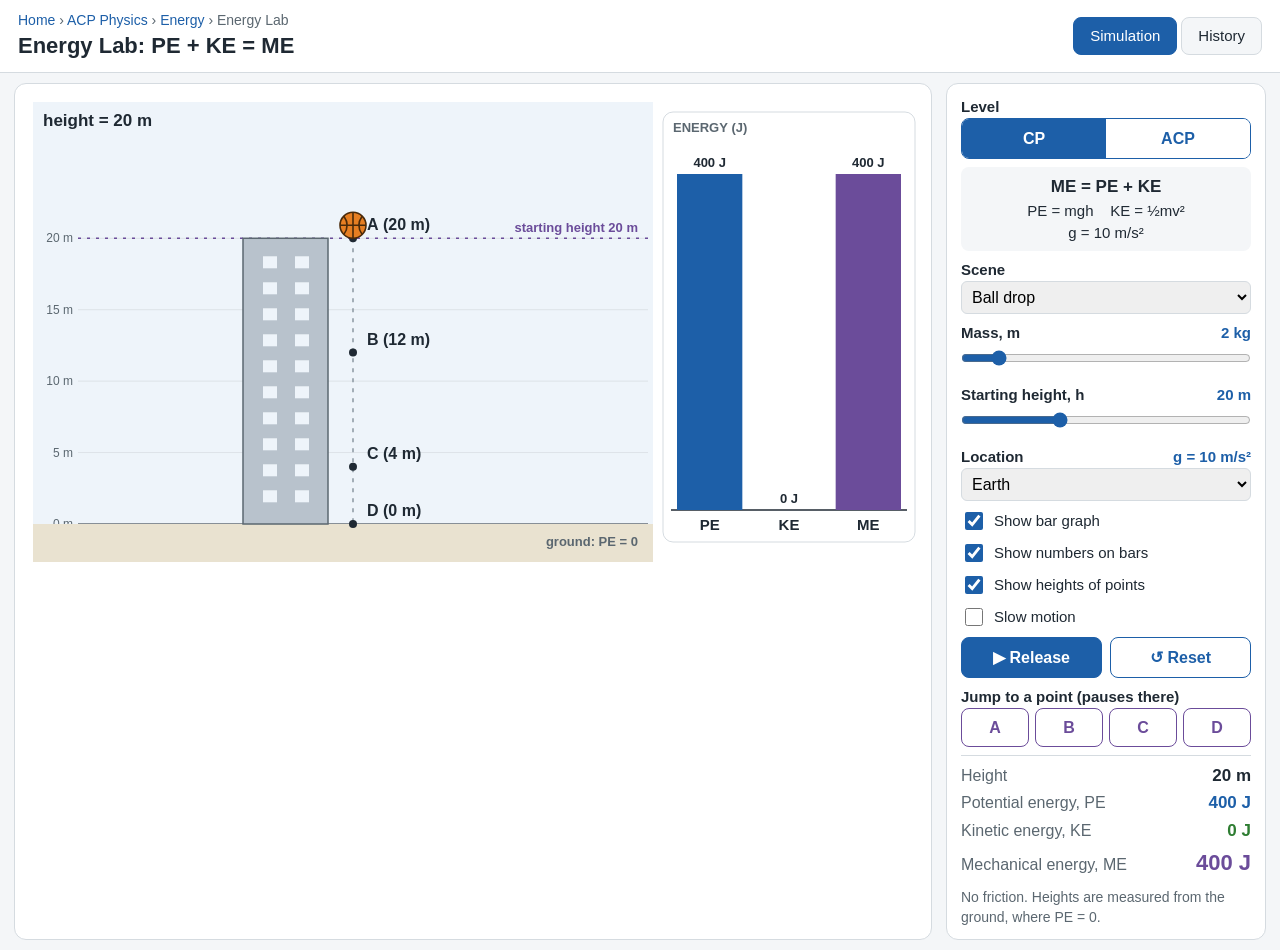
==== acp/energy/energy-lab/index.html @ 91d93109 "Add Energy Lab sim (CP and ACP levels): ball drop, bowl, roller coaster One simulation with a CP/ACP" ====
<!DOCTYPE html>
<html lang="en">
<head>
<meta charset="utf-8">
<meta name="viewport" content="width=device-width, initial-scale=1">
<title>Energy Lab: PE + KE = ME | Energy Sims</title>
<link rel="stylesheet" href="../../../assets/sim.css">
<style>
  .seg { display: flex; border: 1px solid var(--accent); border-radius: 8px; overflow: hidden; }
  .seg button { flex: 1; font: inherit; font-weight: 700; font-size: 16px; padding: 8px 0; border: 0;
                background: #fff; color: var(--accent); cursor: pointer; }
  .seg button.on { background: var(--accent); color: #fff; }
  .pts { display: flex; gap: 6px; }
  .pts button { flex: 1; font: inherit; font-weight: 700; padding: 7px 0; border-radius: 8px; cursor: pointer;
                border: 1px solid var(--tot); background: #fff; color: var(--tot); }
  .pts button:hover { background: #f3eefa; }
  .small { margin: 0; font-size: 14px; color: var(--muted); }
  .hide { display: none !important; }
</style>
</head>
<body>
<header class="sim-header">
  <div>
    <div class="crumbs"><a href="../../../">Home</a> › <a href="../../">ACP Physics</a> › <a href="../">Energy</a> › Energy Lab</div>
    <h1>Energy Lab: PE + KE = ME</h1>
  </div>
  <nav class="tabs">
    <button class="tab-btn active" data-tab="sim">Simulation</button>
    <button class="tab-btn" data-tab="hist">History</button>
  </nav>
</header>

<section id="sim" class="tab-panel active">
  <div class="sim-wrap">
    <div class="stage"><canvas id="cv"></canvas></div>
    <aside class="panel">
      <div class="ctrl">
        <label>Level</label>
        <div class="seg" id="level"><button data-v="cp" class="on">CP</button><button data-v="acp">ACP</button></div>
      </div>
      <div class="eq"><b>ME = PE + KE</b><br>PE = mgh &nbsp;&nbsp; KE = ½mv²<br><span id="geq"></span></div>
      <div class="ctrl">
        <label>Scene</label>
        <select id="scene">
          <option value="drop">Ball drop</option>
          <option value="bowl">Ball in a bowl</option>
          <option value="coaster">Roller coaster</option>
        </select>
      </div>
      <div class="ctrl">
        <label>Mass, m <span class="val" id="m-val"></span></label>
        <input type="range" id="m" min="1" max="10" step="1" value="2">
      </div>
      <div class="ctrl">
        <label>Starting height, h <span class="val" id="h-val"></span></label>
        <input type="range" id="h" min="5" max="50" step="5" value="20">
      </div>
      <div class="ctrl">
        <label>Location <span class="val" id="g-val"></span></label>
        <select id="loc"><option value="earth">Earth</option><option value="moon">Moon</option></select>
      </div>
      <label class="check"><input type="checkbox" id="showBars" checked> Show bar graph</label>
      <label class="check"><input type="checkbox" id="showNums" checked> Show numbers on bars</label>
      <label class="check"><input type="checkbox" id="showH" checked> Show heights of points</label>
      <label class="check"><input type="checkbox" id="slow"> Slow motion</label>
      <div class="btn-row">
        <button class="btn" id="go">▶ Release</button>
        <button class="btn secondary" id="reset">↺ Reset</button>
      </div>
      <div class="ctrl">
        <label>Jump to a point (pauses there)</label>
        <div class="pts" id="pts"></div>
      </div>
      <div class="readouts">
        <div class="ro"><span class="k">Height</span><span class="v" id="rh"></span></div>
        <div class="ro acp-only"><span class="k">Speed</span><span class="v" id="rv"></span></div>
        <div class="ro"><span class="k">Potential energy, PE</span><span class="v" id="rPE" style="color:var(--pe)"></span></div>
        <div class="ro"><span class="k">Kinetic energy, KE</span><span class="v" id="rKE" style="color:var(--ke)"></span></div>
        <div class="ro big"><span class="k">Mechanical energy, ME</span><span class="v" id="rME" style="color:var(--tot)"></span></div>
      </div>
      <p class="small">No friction. Heights are measured from the ground, where PE = 0.</p>
    </aside>
  </div>
</section>

<section id="hist" class="tab-panel">
  <div class="history">
    <div class="card">
      <h2>How we learned that PE + KE stays the same</h2>
      <p>The ideas in this simulation took about 170 years to sort out, from the 1680s to the 1850s.</p>
    </div>
    <div class="card">
      <h3>Gottfried Wilhelm Leibniz <span class="dates">(1646–1716)</span></h3>
      <p>A German mathematician and philosopher. In <strong>1686</strong> he argued that a moving body carries a "living force" (<em>vis viva</em>) equal to <b>mv²</b>, and that this quantity is what nature keeps constant. That is the ancestor of kinetic energy.</p>
    </div>
    <div class="card">
      <h3>Willem 's Gravesande <span class="dates">(1688–1742)</span> and Émilie du Châtelet <span class="dates">(1706–1749)</span></h3>
      <p>Around <strong>1722</strong>, the Dutch scientist 's Gravesande dropped brass balls into soft clay. A ball dropped from 4 times the height hit with only twice the speed, but it sank 4 times as deep. In <strong>1740</strong> the French scientist du Châtelet used his results in her physics textbook to show that the energy of motion depends on <b>v²</b>, not v.</p>
    </div>
    <div class="card">
      <h3>Thomas Young <span class="dates">(1773–1829)</span> and Gaspard-Gustave Coriolis <span class="dates">(1792–1843)</span></h3>
      <p>The English scientist Young first used the word <b>energy</b> in its modern sense in <strong>1807</strong>. In <strong>1829</strong> the French engineer Coriolis added the ½, giving <b>KE = ½mv²</b>, and gave the word <b>work</b> its physics meaning.</p>
    </div>
    <div class="card">
      <h3>William Rankine <span class="dates">(1820–1872)</span></h3>
      <p>A Scottish engineer who coined the term <b>potential energy</b> in <strong>1853</strong>. By then Mayer, Joule and Helmholtz had shown in the 1840s that energy is never created or destroyed.</p>
    </div>
    <div class="card connect">
      <h3>Connections</h3>
      <p><strong>History and engineering:</strong> America's first roller coaster, LaMarcus Thompson's Switchback Railway, opened at Coney Island in <strong>1884</strong>. Riders were pushed to the top of a tower, then coasted down on gravity alone. Designers still follow the rule this simulation shows: the first hill must be the tallest.</p>
      <p><strong>Geology:</strong> Water held high behind a dam has PE. Hoover Dam (finished <strong>1936</strong>) lets water fall about 180 m, turning PE into KE that spins the generators.</p>
      <p><strong>Biology:</strong> A kangaroo stores energy in its tendons on each landing and gets much of it back on the next hop, trading energy back and forth like the ball in the bowl.</p>
    </div>
  </div>
</section>

<script src="../../../assets/sim.js"></script>
<script>
Sim.setupTabs();
const ctx = Sim.canvas('cv', 900, 470);
const $ = id => document.getElementById(id);

// ---------------- scenes ----------------
// Horizontal position X runs 0..1 across the scene; u(X) = height / starting height.
function cosSeg(pts) {            // smooth curve through control points, flat at each one
  return X => {
    for (let i = 0; i < pts.length - 1; i++) {
      const [x0, u0] = pts[i], [x1, u1] = pts[i + 1];
      if (X <= x1 || i === pts.length - 2) {
        const t = Math.max(0, Math.min(1, (X - x0) / (x1 - x0)));
        return u0 + (u1 - u0) * (1 - Math.cos(Math.PI * t)) / 2;
      }
    }
  };
}
const SCENES = {
  drop: {
    mass: { min: 1, max: 10, step: 1, def: 2 }, hdef: 20,
    pts: [['A', 1], ['B', 0.6], ['C', 0.2], ['D', 0]],
  },
  bowl: {
    mass: { min: 1, max: 10, step: 1, def: 5 }, hdef: 10,
    u: X => ((X - 0.5) / 0.5) ** 2,
    pts: [['A', 0], ['B', 0.5 - 0.5 * Math.sqrt(0.4)], ['C', 0.5], ['D', 0.5 + 0.5 * Math.sqrt(0.4)], ['E', 1]],
  },
  coaster: {
    mass: { min: 100, max: 1000, step: 100, def: 500 }, hdef: 20,
    u: cosSeg([[0, 1], [0.2, 0], [0.39, 0.6], [0.54, 0.2], [0.67, 0.4], [0.8, 0.12], [1, 1.1]]),
    pts: [['A', 0], ['B', 0.2], ['C', 0.39], ['D', 0.54], ['E', 0.67]],
  },
};

// ---------------- view ----------------
const GROUND = 432, LEFT = 85, RIGHT = 615;
let pxm = 1, Wm = 1;                         // pixels per meter, scene width in meters
const toPx = (x, y) => [LEFT + x * pxm, GROUND - y * pxm];

// ---------------- state ----------------
const S = { level: 'cp', scene: 'drop', x: 0, y: 0, dir: 1, E: 0, running: false, started: false,
            landed: false, spin: 0 };
let ready = false;
const g = () => $('loc').value === 'moon' ? 1.6 : (S.level === 'cp' ? 10 : 9.8);
const sc = () => SCENES[S.scene];
const H = () => hS.value, M = () => mS.value;

const mS = Sim.slider('m', v => v + ' kg', reset);
const hS = Sim.slider('h', v => v + ' m', reset);
$('loc').addEventListener('change', reset);
$('scene').addEventListener('change', () => setScene($('scene').value));
document.querySelectorAll('#level button').forEach(b => b.onclick = () => setLevel(b.dataset.v));
$('reset').onclick = reset;
$('go').onclick = () => {
  if (!S.started || S.landed) { reset(); S.started = true; S.running = true; }
  else S.running = !S.running;
  setGo();
};
function setGo() { $('go').textContent = S.running ? '❚❚ Pause' : (S.started && !S.landed ? '▶ Resume' : '▶ Release'); }

function setLevel(v) {
  S.level = v;
  document.querySelectorAll('#level button').forEach(b => b.classList.toggle('on', b.dataset.v === v));
  document.querySelectorAll('.acp-only').forEach(e => e.classList.toggle('hide', v !== 'acp'));
  reset();
}
function setScene(v) {
  S.scene = v;
  const ms = sc().mass;
  Object.assign(mS.el, { min: ms.min, max: ms.max, step: ms.step });
  ready = false; mS.value = ms.def; hS.value = sc().hdef; ready = true;
  const box = $('pts'); box.innerHTML = '';
  sc().pts.forEach(([L], i) => {
    const b = document.createElement('button'); b.textContent = L; b.onclick = () => jump(i); box.appendChild(b);
  });
  reset();
}

// geometry in meters
const yAt = x => S.scene === 'drop' ? 0 : H() * sc().u(x / Wm);
const slopeAt = x => (yAt(Math.min(Wm, x + 1e-4)) - yAt(Math.max(0, x - 1e-4))) / (Math.min(Wm, x + 1e-4) - Math.max(0, x - 1e-4));

function reset() {
  if (!ready) return;
  pxm = 320 / (1.12 * H());
  Wm = (RIGHT - LEFT) / pxm;
  S.E = M() * g() * H();
  S.x = S.scene === 'drop' ? 0 : 0; S.y = H(); S.dir = 1;
  S.running = false; S.started = false; S.landed = false; S.spin = 0;
  $('g-val').textContent = 'g = ' + g() + ' m/s²';
  $('geq').textContent = 'g = ' + g() + ' m/s²';
  setGo(); draw();
}

function jump(i) {
  const p = sc().pts[i];
  if (S.scene === 'drop') { S.y = H() * p[1]; S.landed = (p[1] === 0); }
  else { S.x = p[1] * Wm; S.y = yAt(S.x); S.dir = 1; S.landed = false; }
  S.running = false; S.started = !S.landed; setGo(); draw();
}

function speed(y) { return Math.sqrt(Math.max(0, 2 * (S.E / M() - g() * y))); }

function step(dt) {
  const vmin = 0.02 * Math.sqrt(g() * H());
  let rem = dt;
  while (rem > 1e-9) {
    const h = Math.min(0.001, rem); rem -= h;
    if (S.scene === 'drop') {
      S.y -= Math.max(speed(S.y), vmin) * h;
      if (S.y <= 0) { S.y = 0; S.running = false; S.landed = true; setGo(); return; }
    } else {
      const sl = slopeAt(S.x);
      const ds = Math.max(speed(S.y), vmin) * h;
      const nx = Math.max(0, Math.min(Wm, S.x + S.dir * ds / Math.sqrt(1 + sl * sl)));
      if (M() * g() * yAt(nx) > S.E * (1 + 1e-12) || nx === S.x) S.dir = -S.dir;
      else { S.spin += S.dir * ds; S.x = nx; S.y = yAt(nx); }
    }
  }
}

// ---------------- drawing ----------------
function drawRuler() {
  const top = H() * 1.12, stepM = H() <= 10 ? 1 : H() <= 20 ? 5 : 10;
  for (let k = 0; k <= top + 1e-9; k += stepM) {
    const [, y] = toPx(0, k);
    ctx.strokeStyle = k === 0 ? '#1f2933' : '#dde3e8'; ctx.lineWidth = 1;
    ctx.beginPath(); ctx.moveTo(55, y); ctx.lineTo(RIGHT + 10, y); ctx.stroke();
    Sim.text(ctx, k + ' m', 50, y + 4, { size: 12, weight: 500, color: '#5b6770', align: 'right' });
  }
  ctx.fillStyle = '#e9e2d0'; ctx.fillRect(10, GROUND, 620, 470 - GROUND);
  Sim.text(ctx, 'ground: PE = 0', RIGHT, GROUND + 22, { size: 13, color: '#5b6770', align: 'right' });
  const [, hy] = toPx(0, H());
  ctx.strokeStyle = Sim.C.tot; ctx.setLineDash([3, 6]); ctx.lineWidth = 1.5;
  ctx.beginPath(); ctx.moveTo(55, hy); ctx.lineTo(RIGHT + 10, hy); ctx.stroke(); ctx.setLineDash([]);
  const mid = S.scene === 'drop' ? [RIGHT, 'right'] : [(LEFT + RIGHT) / 2 + 20, 'center'];
  Sim.text(ctx, 'starting height ' + H() + ' m', mid[0], hy - 6, { size: 13, color: Sim.C.tot, align: mid[1] });
}

function pointLabel(L, h, px, py) {
  const s = $('showH').checked ? `${L} (${Sim.nice(h)} m)` : L;
  ctx.fillStyle = '#1f2933'; ctx.beginPath(); ctx.arc(px, py, 4, 0, 7); ctx.fill();
  const lx = Math.max(LEFT + 20, Math.min(RIGHT - 40, px));
  Sim.text(ctx, s, lx, py - 44, { size: 16, weight: 700, align: 'center' });
}

function drawBall(cx, cy, r, ang) {
  ctx.save(); ctx.translate(cx, cy); ctx.rotate(ang);
  ctx.fillStyle = '#e67e22'; ctx.strokeStyle = '#4a2a0a'; ctx.lineWidth = 1.6;
  ctx.beginPath(); ctx.arc(0, 0, r, 0, 7); ctx.fill(); ctx.stroke();
  ctx.beginPath(); ctx.moveTo(-r, 0); ctx.lineTo(r, 0); ctx.moveTo(0, -r); ctx.lineTo(0, r);
  ctx.moveTo(-r * 0.7, -r * 0.7); ctx.quadraticCurveTo(-r * 0.2, 0, -r * 0.7, r * 0.7);
  ctx.moveTo(r * 0.7, -r * 0.7); ctx.quadraticCurveTo(r * 0.2, 0, r * 0.7, r * 0.7); ctx.stroke();
  ctx.restore();
}

function drawCart(px, py, ang) {
  ctx.save(); ctx.translate(px, py); ctx.rotate(-ang);
  ctx.fillStyle = '#c0392b'; ctx.strokeStyle = '#5a1810'; ctx.lineWidth = 1.5;
  ctx.beginPath(); ctx.moveTo(-24, -9); ctx.lineTo(24, -9); ctx.lineTo(20, -30); ctx.lineTo(-22, -30); ctx.closePath();
  ctx.fill(); ctx.stroke();
  ctx.fillStyle = '#fff'; ctx.fillRect(-15, -26, 30, 4);
  ctx.fillStyle = '#1f2933';
  ctx.beginPath(); ctx.arc(-14, -5, 5, 0, 7); ctx.arc(14, -5, 5, 0, 7); ctx.fill();
  ctx.restore();
}

function draw() {
  ctx.clearRect(0, 0, ctx.W, ctx.H);
  ctx.fillStyle = '#eef4fa'; ctx.fillRect(10, 10, 620, GROUND - 10);
  drawRuler();
  const s = sc();
  if (S.scene === 'drop') {
    const bx = 330, [, top] = toPx(0, H());
    // ledge
    ctx.fillStyle = '#b8c2cc'; ctx.fillRect(220, top, 85, GROUND - top);
    ctx.strokeStyle = '#5b6770'; ctx.lineWidth = 1.5; ctx.strokeRect(220, top, 85, GROUND - top);
    for (let yy = top + 18; yy < GROUND - 10; yy += 26) { ctx.fillStyle = '#eef4fa'; ctx.fillRect(240, yy, 14, 12); ctx.fillRect(272, yy, 14, 12); }
    ctx.strokeStyle = '#8a96a1'; ctx.setLineDash([4, 6]);
    ctx.beginPath(); ctx.moveTo(bx, top); ctx.lineTo(bx, GROUND); ctx.stroke(); ctx.setLineDash([]);
    s.pts.forEach(([L, u]) => {
      const [, py] = toPx(0, H() * u);
      ctx.fillStyle = '#1f2933'; ctx.beginPath(); ctx.arc(bx, py, 4, 0, 7); ctx.fill();
      Sim.text(ctx, $('showH').checked ? `${L} (${Sim.nice(H() * u)} m)` : L, bx + 14, py - 8, { size: 16, weight: 700 });
    });
    const [, by] = toPx(0, S.y);
    drawBall(bx, by - 13, 13, 0);
    if (S.landed) Sim.text(ctx, 'Paused just before the ball hits the ground', 320, 60, { size: 15, color: Sim.C.th, align: 'center' });
  } else {
    // track
    ctx.strokeStyle = '#5b6770'; ctx.lineWidth = 6; ctx.lineCap = 'round'; ctx.beginPath();
    for (let i = 0; i <= 400; i++) { const x = Wm * i / 400, [px, py] = toPx(x, yAt(x)); i ? ctx.lineTo(px, py) : ctx.moveTo(px, py); }
    ctx.stroke();
    if (S.scene === 'coaster') {
      ctx.strokeStyle = '#9aa5ae'; ctx.lineWidth = 2;
      for (let i = 1; i < 30; i++) { const x = Wm * i / 30, [px, py] = toPx(x, yAt(x)); if (GROUND - py > 8) { ctx.beginPath(); ctx.moveTo(px, py + 3); ctx.lineTo(px, GROUND); ctx.stroke(); } }
    }
    s.pts.forEach(([L, X]) => { const x = X * Wm, [px, py] = toPx(x, yAt(x)); pointLabel(L, yAt(x), px, py); });
    const [px, py] = toPx(S.x, S.y), ang = Math.atan(slopeAt(S.x));
    if (S.scene === 'bowl') { const r = 13; drawBall(px - r * Math.sin(ang), py - r * Math.cos(ang), r, S.spin * pxm / r); }
    else drawCart(px, py, ang);
  }
  // values
  const v = S.landed && S.scene === 'drop' ? speed(0) : speed(S.y);
  const PE = M() * g() * S.y, KE = Math.max(0, S.E - PE), ME = S.E;
  const cp = S.level === 'cp';
  const J = val => (cp ? Math.round(val).toLocaleString() : Sim.nice(val).replace(/\B(?=(\d{3})+(?!\d))/g, ',')) + ' J';
  const hTxt = cp ? Math.round(S.y) + ' m' : Sim.fmt(S.y, 1) + ' m';
  Sim.text(ctx, 'height = ' + hTxt + (cp ? '' : '     speed = ' + Sim.fmt(v, 1) + ' m/s'), 20, 34, { size: 17, weight: 700 });
  $('rh').textContent = hTxt; $('rv').textContent = Sim.fmt(v, 1) + ' m/s';
  $('rPE').textContent = J(PE); $('rKE').textContent = J(KE); $('rME').textContent = J(ME);
  // bars
  if ($('showBars').checked) {
    drawBars([['PE', PE, Sim.C.pe], ['KE', KE, Sim.C.ke], ['ME', ME, Sim.C.tot]], ME, J);
  } else {
    ctx.fillStyle = '#fff'; ctx.strokeStyle = Sim.C.line; ctx.beginPath(); ctx.roundRect(640, 20, 252, 430, 10); ctx.fill(); ctx.stroke();
    Sim.text(ctx, 'Bar graph hidden', 766, 230, { size: 16, color: Sim.C.muted, align: 'center' });
    Sim.text(ctx, 'Make your prediction first!', 766, 254, { size: 14, weight: 500, color: Sim.C.muted, align: 'center' });
  }
}
function drawBars(list, max, J) {
  const x = 640, y = 20, w = 252, h = 430, base = y + h - 32, top = y + 62;
  ctx.fillStyle = '#fff'; ctx.strokeStyle = Sim.C.line; ctx.lineWidth = 1;
  ctx.beginPath(); ctx.roundRect(x, y, w, h, 10); ctx.fill(); ctx.stroke();
  Sim.text(ctx, 'ENERGY (J)', x + 10, y + 20, { size: 13, color: Sim.C.muted });
  ctx.strokeStyle = Sim.C.ink; ctx.lineWidth = 1.5;
  ctx.beginPath(); ctx.moveTo(x + 8, base); ctx.lineTo(x + w - 8, base); ctx.stroke();
  const gap = 14, bw = (w - gap * 4) / 3;
  list.forEach(([lab, val, col], i) => {
    const bx = x + gap + i * (bw + gap), bh = max > 0 ? (base - top) * val / max : 0;
    ctx.fillStyle = col; ctx.fillRect(bx, base - bh, bw, bh);
    Sim.text(ctx, lab, bx + bw / 2, base + 20, { size: 15, weight: 700, align: 'center' });
    if ($('showNums').checked) Sim.text(ctx, J(val), bx + bw / 2, base - bh - 7, { size: 13, weight: 700, align: 'center' });
  });
}
['showBars', 'showNums', 'showH'].forEach(id => $(id).addEventListener('change', draw));

// start-up (?level=acp opens in ACP mode)
const q = new URLSearchParams(location.search);
ready = true;
S.level = q.get('level') === 'acp' ? 'acp' : 'cp';
setScene('drop');
setLevel(S.level);
Sim.loop(dt => { if (S.running) step(dt * ($('slow').checked ? 0.25 : 1)); draw(); });
</script>
</body>
</html>
---- assets/sim.css ----
/* Shared styles for Mr. Drury's physics simulations */
:root {
  --ink: #1f2933;
  --muted: #5b6770;
  --line: #d5dbe0;
  --bg: #f4f6f8;
  --panel: #ffffff;
  --accent: #1d5fa8;
  --ke: #2e7d32;     /* kinetic: green */
  --pe: #1d5fa8;     /* potential: blue */
  --th: #c0392b;     /* thermal: red */
  --tot: #6b4c9a;    /* total: purple */
  --work: #d97706;   /* work: orange */
}
* { box-sizing: border-box; }
html, body { margin: 0; padding: 0; }
body {
  font-family: "Segoe UI", Roboto, Helvetica, Arial, sans-serif;
  color: var(--ink);
  background: var(--bg);
  font-size: 16px;
  line-height: 1.45;
}
a { color: var(--accent); }

/* ---------- Header and tabs ---------- */
.sim-header {
  display: flex; align-items: center; gap: 16px; flex-wrap: wrap;
  padding: 10px 18px; background: var(--panel); border-bottom: 1px solid var(--line);
}
.sim-header .crumbs { font-size: 14px; color: var(--muted); }
.sim-header .crumbs a { text-decoration: none; }
.sim-header h1 { font-size: 22px; margin: 0; font-weight: 650; }
.tabs { display: flex; gap: 4px; margin-left: auto; }
.tab-btn {
  font: inherit; font-size: 15px; padding: 7px 16px; border: 1px solid var(--line);
  background: var(--bg); border-radius: 8px; cursor: pointer; color: var(--ink);
}
.tab-btn.active { background: var(--accent); color: #fff; border-color: var(--accent); }
.tab-panel { display: none; }
.tab-panel.active { display: block; }

/* ---------- Simulation layout ---------- */
.sim-wrap {
  display: grid; grid-template-columns: minmax(0, 1fr) 320px; gap: 14px;
  padding: 10px 14px; max-width: 1400px; margin: 0 auto;
}
@media (max-width: 900px) { .sim-wrap { grid-template-columns: 1fr; } }
.stage {
  background: var(--panel); border: 1px solid var(--line); border-radius: 12px;
  padding: 8px; min-width: 0;
}
.stage canvas { width: 100%; height: auto; display: block; border-radius: 8px; }
.panel {
  background: var(--panel); border: 1px solid var(--line); border-radius: 12px;
  padding: 12px 14px; display: flex; flex-direction: column; gap: 8px;
}
.panel h2 { font-size: 15px; text-transform: uppercase; letter-spacing: .04em; color: var(--muted); margin: 4px 0 0; }

.ctrl label { display: flex; justify-content: space-between; font-weight: 600; font-size: 15px; }
.ctrl label .val { font-variant-numeric: tabular-nums; color: var(--accent); }
.ctrl input[type=range] { width: 100%; accent-color: var(--accent); height: 24px; margin: 2px 0; }
.ctrl select { font: inherit; width: 100%; padding: 6px; border-radius: 6px; border: 1px solid var(--line); }
.check { display: flex; align-items: center; gap: 8px; font-size: 15px; cursor: pointer; }
.check input { width: 18px; height: 18px; accent-color: var(--accent); }

.btn-row { display: flex; gap: 8px; flex-wrap: wrap; }
.btn {
  font: inherit; font-weight: 600; padding: 8px 16px; border-radius: 8px; cursor: pointer;
  border: 1px solid var(--accent); background: var(--accent); color: #fff; flex: 1;
}
.btn.secondary { background: #fff; color: var(--accent); }
.btn:disabled { opacity: .5; cursor: default; }

.readouts { border-top: 1px solid var(--line); padding-top: 8px; display: grid; gap: 3px; }
.ro { display: flex; justify-content: space-between; align-items: baseline; font-size: 16px; }
.ro .k { color: var(--muted); }
.ro .v { font-weight: 700; font-variant-numeric: tabular-nums; font-size: 17px; }
.ro.big .v { font-size: 22px; }
.eq {
  background: var(--bg); border-radius: 8px; padding: 8px 10px; font-size: 15px; text-align: center;
}
.eq b { font-size: 17px; }

/* ---------- History tab ---------- */
.history { max-width: 860px; margin: 0 auto; padding: 18px; }
.history .card {
  background: var(--panel); border: 1px solid var(--line); border-radius: 12px;
  padding: 16px 20px; margin-bottom: 14px;
}
.history h2 { margin: 0 0 6px; font-size: 20px; }
.history h3 { margin: 0 0 4px; font-size: 17px; }
.history .dates { color: var(--muted); font-weight: 500; font-size: 15px; }
.history .connect { border-left: 5px solid var(--work); }
.history .connect h3 { color: var(--work); }

/* ---------- Menu pages ---------- */
.menu { max-width: 900px; margin: 0 auto; padding: 24px 18px 40px; }
.menu h1 { margin: 0 0 4px; }
.menu .sub { color: var(--muted); margin: 0 0 20px; }
.cards { display: grid; grid-template-columns: repeat(auto-fill, minmax(250px, 1fr)); gap: 14px; }
.card-link {
  display: block; background: var(--panel); border: 1px solid var(--line); border-radius: 12px;
  padding: 16px 18px; text-decoration: none; color: var(--ink); transition: box-shadow .15s, border-color .15s;
}
.card-link:hover { border-color: var(--accent); box-shadow: 0 2px 10px rgba(0,0,0,.08); }
.card-link .num { font-size: 13px; color: var(--muted); font-weight: 600; text-transform: uppercase; letter-spacing: .05em; }
.card-link h2 { margin: 4px 0 6px; font-size: 19px; color: var(--accent); }
.card-link p { margin: 0; font-size: 15px; color: var(--muted); }
.card-link.soon { opacity: .55; pointer-events: none; }
.footer-note { margin-top: 28px; font-size: 13px; color: var(--muted); }
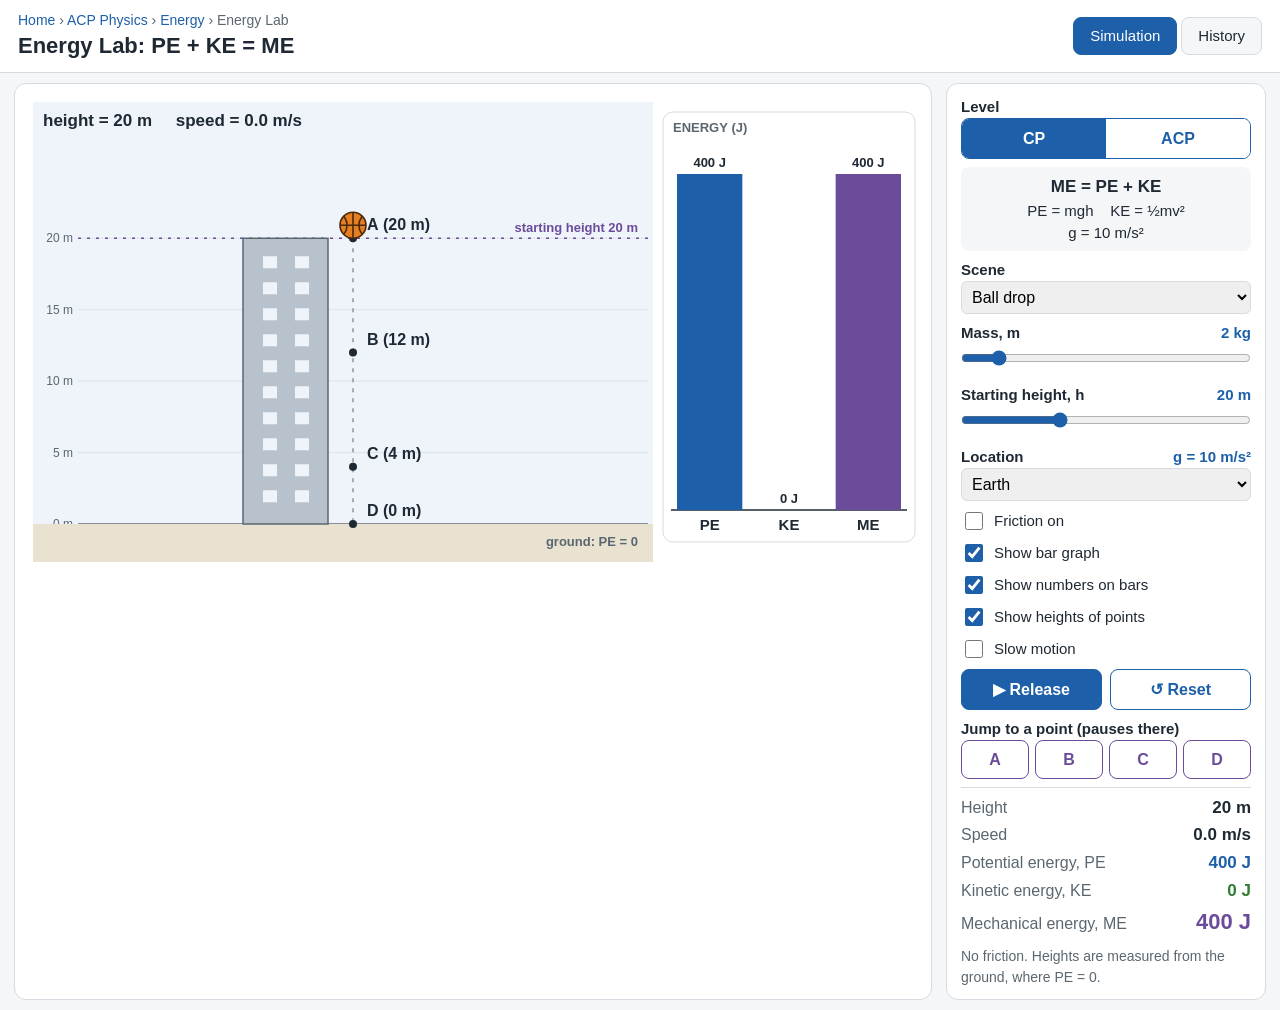
==== commit 99033cf6: "Energy Lab: add friction (CP on/off, ACP low/medium/high), use g = 10 for both levels, show speed in" ====
--- a/acp/energy/energy-lab/index.html
+++ b/acp/energy/energy-lab/index.html
@@ -59,6 +59,11 @@
         <label>Location <span class="val" id="g-val"></span></label>
         <select id="loc"><option value="earth">Earth</option><option value="moon">Moon</option></select>
       </div>
+      <label class="check cp-only"><input type="checkbox" id="fricCP"> Friction on</label>
+      <div class="ctrl acp-only">
+        <label>Friction</label>
+        <select id="fricACP"><option value="0">None</option><option value="0.05">Low</option><option value="0.1">Medium</option><option value="0.25">High</option></select>
+      </div>
       <label class="check"><input type="checkbox" id="showBars" checked> Show bar graph</label>
       <label class="check"><input type="checkbox" id="showNums" checked> Show numbers on bars</label>
       <label class="check"><input type="checkbox" id="showH" checked> Show heights of points</label>
@@ -73,12 +78,14 @@
       </div>
       <div class="readouts">
         <div class="ro"><span class="k">Height</span><span class="v" id="rh"></span></div>
-        <div class="ro acp-only"><span class="k">Speed</span><span class="v" id="rv"></span></div>
+        <div class="ro"><span class="k">Speed</span><span class="v" id="rv"></span></div>
         <div class="ro"><span class="k">Potential energy, PE</span><span class="v" id="rPE" style="color:var(--pe)"></span></div>
         <div class="ro"><span class="k">Kinetic energy, KE</span><span class="v" id="rKE" style="color:var(--ke)"></span></div>
         <div class="ro big"><span class="k">Mechanical energy, ME</span><span class="v" id="rME" style="color:var(--tot)"></span></div>
-      </div>
-      <p class="small">No friction. Heights are measured from the ground, where PE = 0.</p>
+        <div class="ro fric-only"><span class="k">Heat (thermal energy)</span><span class="v" id="rTh" style="color:var(--th)"></span></div>
+        <div class="ro fric-only"><span class="k">ME + Heat</span><span class="v" id="rTot"></span></div>
+      </div>
+      <p class="small" id="note"></p>
     </aside>
   </div>
 </section>
@@ -104,6 +111,10 @@
     <div class="card">
       <h3>William Rankine <span class="dates">(1820–1872)</span></h3>
       <p>A Scottish engineer who coined the term <b>potential energy</b> in <strong>1853</strong>. By then Mayer, Joule and Helmholtz had shown in the 1840s that energy is never created or destroyed.</p>
+    </div>
+    <div class="card">
+      <h3>Count Rumford <span class="dates">(1753–1814)</span> and James Prescott Joule <span class="dates">(1818–1889)</span></h3>
+      <p>Where does energy go when friction slows things down? In <strong>1798</strong>, Rumford (born Benjamin Thompson in Massachusetts) noticed that boring out cannon barrels in Munich made endless heat from friction alone. In the <strong>1840s</strong>, Joule used a falling weight to spin a paddle wheel in water and measured how much the water warmed up. Mechanical energy that seems to disappear shows up as <b>heat</b>.</p>
     </div>
     <div class="card connect">
       <h3>Connections</h3>
@@ -156,30 +167,33 @@
 const toPx = (x, y) => [LEFT + x * pxm, GROUND - y * pxm];
 
 // ---------------- state ----------------
-const S = { level: 'cp', scene: 'drop', x: 0, y: 0, dir: 1, E: 0, running: false, started: false,
-            landed: false, spin: 0 };
+const S = { level: 'cp', scene: 'drop', x: 0, y: 0, dir: 1, E0: 0, heat: 0, running: false, started: false,
+            landed: false, settled: false, spin: 0, msg: '' };
 let ready = false;
-const g = () => $('loc').value === 'moon' ? 1.6 : (S.level === 'cp' ? 10 : 9.8);
+const g = () => $('loc').value === 'moon' ? 1.6 : 10;
+const kFric = () => S.level === 'cp' ? ($('fricCP').checked ? 0.05 : 0) : +$('fricACP').value;
+const Ff = () => kFric() * M() * g();                     // friction force (N)
 const sc = () => SCENES[S.scene];
 const H = () => hS.value, M = () => mS.value;
 
 const mS = Sim.slider('m', v => v + ' kg', reset);
 const hS = Sim.slider('h', v => v + ' m', reset);
-$('loc').addEventListener('change', reset);
+['loc', 'fricCP', 'fricACP'].forEach(id => $(id).addEventListener('change', reset));
 $('scene').addEventListener('change', () => setScene($('scene').value));
 document.querySelectorAll('#level button').forEach(b => b.onclick = () => setLevel(b.dataset.v));
 $('reset').onclick = reset;
 $('go').onclick = () => {
-  if (!S.started || S.landed) { reset(); S.started = true; S.running = true; }
+  if (!S.started || S.landed || S.settled) { reset(); S.started = true; S.running = true; }
   else S.running = !S.running;
   setGo();
 };
-function setGo() { $('go').textContent = S.running ? '❚❚ Pause' : (S.started && !S.landed ? '▶ Resume' : '▶ Release'); }
+function setGo() { $('go').textContent = S.running ? '❚❚ Pause' : (S.started && !S.landed && !S.settled ? '▶ Resume' : '▶ Release'); }
 
 function setLevel(v) {
   S.level = v;
   document.querySelectorAll('#level button').forEach(b => b.classList.toggle('on', b.dataset.v === v));
   document.querySelectorAll('.acp-only').forEach(e => e.classList.toggle('hide', v !== 'acp'));
+  document.querySelectorAll('.cp-only').forEach(e => e.classList.toggle('hide', v !== 'cp'));
   reset();
 }
 function setScene(v) {
@@ -202,37 +216,76 @@
   if (!ready) return;
   pxm = 320 / (1.12 * H());
   Wm = (RIGHT - LEFT) / pxm;
-  S.E = M() * g() * H();
-  S.x = S.scene === 'drop' ? 0 : 0; S.y = H(); S.dir = 1;
-  S.running = false; S.started = false; S.landed = false; S.spin = 0;
+  S.E0 = M() * g() * H(); S.heat = 0;
+  S.x = 0; S.y = H(); S.dir = 1; S.spin = 0; S.msg = '';
+  S.running = false; S.started = false; S.landed = false; S.settled = false;
   $('g-val').textContent = 'g = ' + g() + ' m/s²';
   $('geq').textContent = 'g = ' + g() + ' m/s²';
+  const f = kFric() > 0;
+  document.querySelectorAll('.fric-only').forEach(e => e.classList.toggle('hide', !f));
+  $('note').textContent = (f ? 'Friction is on: some energy turns into heat. ' : 'No friction. ')
+    + 'Heights are measured from the ground, where PE = 0.';
   setGo(); draw();
 }
+const Em = () => S.E0 - S.heat;                            // mechanical energy left
+
+// distance along the path from the start to horizontal position x (meters)
+function pathTo(x) {
+  let s = 0, px = 0, py = yAt(0); const n = 600;
+  for (let i = 1; i <= n; i++) { const xx = x * i / n, yy = yAt(xx); s += Math.hypot(xx - px, yy - py); px = xx; py = yy; }
+  return s;
+}
 
 function jump(i) {
-  const p = sc().pts[i];
-  if (S.scene === 'drop') { S.y = H() * p[1]; S.landed = (p[1] === 0); }
-  else { S.x = p[1] * Wm; S.y = yAt(S.x); S.dir = 1; S.landed = false; }
+  const p = sc().pts[i], F = Ff();
+  S.msg = ''; S.settled = false; S.landed = false; S.spin = 0;
+  if (S.scene === 'drop') {
+    S.y = H() * p[1]; S.heat = F * (H() - S.y); S.landed = (p[1] === 0);
+  } else {
+    // run the same physics as "Release" from the start until the object first reaches the point
+    const xt = p[1] * Wm;
+    S.x = 0; S.y = H(); S.heat = 0; S.dir = 1;
+    if (xt > 0) {
+      let ok = false;
+      for (let k = 0; k < 400000; k++) {
+        const px = S.x, py = S.y;
+        S.running = true; step(0.001);
+        if (S.dir === 1 && S.x >= xt) {           // passed the point: back up the tiny overshoot
+          S.heat -= F * Math.hypot(S.x - xt, S.y - yAt(xt)) * (S.x > px ? 1 : 0);
+          S.x = xt; S.y = yAt(xt); ok = true; break;
+        }
+        if (S.dir === -1 || S.settled) break;     // turned back (or stopped) before getting there
+      }
+      if (!ok) { S.heat = S.E0 - M() * g() * S.y; S.msg = `It never reaches point ${p[0]}. It turns back at ${Sim.fmt(S.y, 1)} m.`; }
+      S.settled = false;
+    }
+  }
   S.running = false; S.started = !S.landed; setGo(); draw();
 }
 
-function speed(y) { return Math.sqrt(Math.max(0, 2 * (S.E / M() - g() * y))); }
+function speed() { return Math.sqrt(Math.max(0, 2 * (Em() / M() - g() * S.y))); }
 
 function step(dt) {
-  const vmin = 0.02 * Math.sqrt(g() * H());
+  const vmin = 0.02 * Math.sqrt(g() * H()), F = Ff();
   let rem = dt;
   while (rem > 1e-9) {
     const h = Math.min(0.001, rem); rem -= h;
+    const v = speed();
     if (S.scene === 'drop') {
-      S.y -= Math.max(speed(S.y), vmin) * h;
-      if (S.y <= 0) { S.y = 0; S.running = false; S.landed = true; setGo(); return; }
+      const ds = Math.max(v, vmin) * h;
+      S.heat += F * v * h; S.y -= ds;
+      if (S.y <= 0) { S.heat = F * H(); S.y = 0; S.running = false; S.landed = true; setGo(); return; }
     } else {
       const sl = slopeAt(S.x);
-      const ds = Math.max(speed(S.y), vmin) * h;
+      const ds = Math.max(v, vmin) * h;
       const nx = Math.max(0, Math.min(Wm, S.x + S.dir * ds / Math.sqrt(1 + sl * sl)));
-      if (M() * g() * yAt(nx) > S.E * (1 + 1e-12) || nx === S.x) S.dir = -S.dir;
-      else { S.spin += S.dir * ds; S.x = nx; S.y = yAt(nx); }
+      if (M() * g() * yAt(nx) > Em() * (1 + 1e-12) || nx === S.x) {
+        // turning point: with friction, it stops if gravity along the slope can't beat friction
+        if (F > 0 && g() * Math.abs(sl) / Math.sqrt(1 + sl * sl) <= F / M()) {
+          S.heat = S.E0 - M() * g() * S.y; S.running = false; S.settled = true; setGo(); return;
+        }
+        S.dir = -S.dir;
+      } else { S.heat += F * v * h; S.spin += S.dir * ds; S.x = nx; S.y = yAt(nx); }
     }
   }
 }
@@ -303,7 +356,7 @@
     });
     const [, by] = toPx(0, S.y);
     drawBall(bx, by - 13, 13, 0);
-    if (S.landed) Sim.text(ctx, 'Paused just before the ball hits the ground', 320, 60, { size: 15, color: Sim.C.th, align: 'center' });
+    if (S.landed) Sim.text(ctx, 'Paused just before the ball hits the ground', 320, 86, { size: 15, color: Sim.C.th, align: 'center' });
   } else {
     // track
     ctx.strokeStyle = '#5b6770'; ctx.lineWidth = 6; ctx.lineCap = 'round'; ctx.beginPath();
@@ -319,36 +372,47 @@
     else drawCart(px, py, ang);
   }
   // values
-  const v = S.landed && S.scene === 'drop' ? speed(0) : speed(S.y);
-  const PE = M() * g() * S.y, KE = Math.max(0, S.E - PE), ME = S.E;
+  const v = speed(), fr = kFric() > 0;
+  // whole joules, rounded so that PE + KE = ME and ME + Heat = starting energy exactly
+  const E0 = Math.round(S.E0), Th = Math.round(S.heat), ME = E0 - Th, PE = Math.round(M() * g() * S.y), KE = Math.max(0, ME - PE);
   const cp = S.level === 'cp';
-  const J = val => (cp ? Math.round(val).toLocaleString() : Sim.nice(val).replace(/\B(?=(\d{3})+(?!\d))/g, ',')) + ' J';
-  const hTxt = cp ? Math.round(S.y) + ' m' : Sim.fmt(S.y, 1) + ' m';
-  Sim.text(ctx, 'height = ' + hTxt + (cp ? '' : '     speed = ' + Sim.fmt(v, 1) + ' m/s'), 20, 34, { size: 17, weight: 700 });
+  const J = val => Math.round(val).toLocaleString('en-US') + ' J';
+  const hTxt = Sim.fmt(S.y, 1).replace(/\.0$/, '') + ' m';
+  Sim.text(ctx, 'height = ' + hTxt + '     speed = ' + Sim.fmt(v, 1) + ' m/s', 20, 34, { size: 17, weight: 700 });
+  if (S.msg) Sim.text(ctx, S.msg, 320, 62, { size: 15, color: Sim.C.th, align: 'center' });
+  if (S.settled) Sim.text(ctx, 'Stopped: friction turned its ME into heat', 320, 62, { size: 15, color: Sim.C.th, align: 'center' });
   $('rh').textContent = hTxt; $('rv').textContent = Sim.fmt(v, 1) + ' m/s';
   $('rPE').textContent = J(PE); $('rKE').textContent = J(KE); $('rME').textContent = J(ME);
+  $('rTh').textContent = J(Th); $('rTot').textContent = J(ME + Th);
   // bars
   if ($('showBars').checked) {
-    drawBars([['PE', PE, Sim.C.pe], ['KE', KE, Sim.C.ke], ['ME', ME, Sim.C.tot]], ME, J);
+    const list = [['PE', PE, Sim.C.pe], ['KE', KE, Sim.C.ke], ['ME', ME, Sim.C.tot]];
+    if (fr) list.push(['Heat', Th, Sim.C.th]);
+    drawBars(list, E0, J, fr);
   } else {
     ctx.fillStyle = '#fff'; ctx.strokeStyle = Sim.C.line; ctx.beginPath(); ctx.roundRect(640, 20, 252, 430, 10); ctx.fill(); ctx.stroke();
     Sim.text(ctx, 'Bar graph hidden', 766, 230, { size: 16, color: Sim.C.muted, align: 'center' });
     Sim.text(ctx, 'Make your prediction first!', 766, 254, { size: 14, weight: 500, color: Sim.C.muted, align: 'center' });
   }
 }
-function drawBars(list, max, J) {
+function drawBars(list, max, J, startLine) {
   const x = 640, y = 20, w = 252, h = 430, base = y + h - 32, top = y + 62;
   ctx.fillStyle = '#fff'; ctx.strokeStyle = Sim.C.line; ctx.lineWidth = 1;
   ctx.beginPath(); ctx.roundRect(x, y, w, h, 10); ctx.fill(); ctx.stroke();
   Sim.text(ctx, 'ENERGY (J)', x + 10, y + 20, { size: 13, color: Sim.C.muted });
   ctx.strokeStyle = Sim.C.ink; ctx.lineWidth = 1.5;
   ctx.beginPath(); ctx.moveTo(x + 8, base); ctx.lineTo(x + w - 8, base); ctx.stroke();
-  const gap = 14, bw = (w - gap * 4) / 3;
+  const n = list.length, gap = n > 3 ? 10 : 14, bw = (w - gap * (n + 1)) / n;
+  if (startLine) {
+    ctx.strokeStyle = Sim.C.tot; ctx.setLineDash([5, 5]); ctx.lineWidth = 1.5;
+    ctx.beginPath(); ctx.moveTo(x + 8, top); ctx.lineTo(x + w - 8, top); ctx.stroke(); ctx.setLineDash([]);
+    Sim.text(ctx, 'starting energy', x + w - 10, top - 26, { size: 12, color: Sim.C.tot, align: 'right' });
+  }
   list.forEach(([lab, val, col], i) => {
     const bx = x + gap + i * (bw + gap), bh = max > 0 ? (base - top) * val / max : 0;
     ctx.fillStyle = col; ctx.fillRect(bx, base - bh, bw, bh);
     Sim.text(ctx, lab, bx + bw / 2, base + 20, { size: 15, weight: 700, align: 'center' });
-    if ($('showNums').checked) Sim.text(ctx, J(val), bx + bw / 2, base - bh - 7, { size: 13, weight: 700, align: 'center' });
+    if ($('showNums').checked) Sim.text(ctx, J(val), bx + bw / 2, base - bh - 7, { size: n > 3 ? 11.5 : 13, weight: 700, align: 'center' });
   });
 }
 ['showBars', 'showNums', 'showH'].forEach(id => $(id).addEventListener('change', draw));
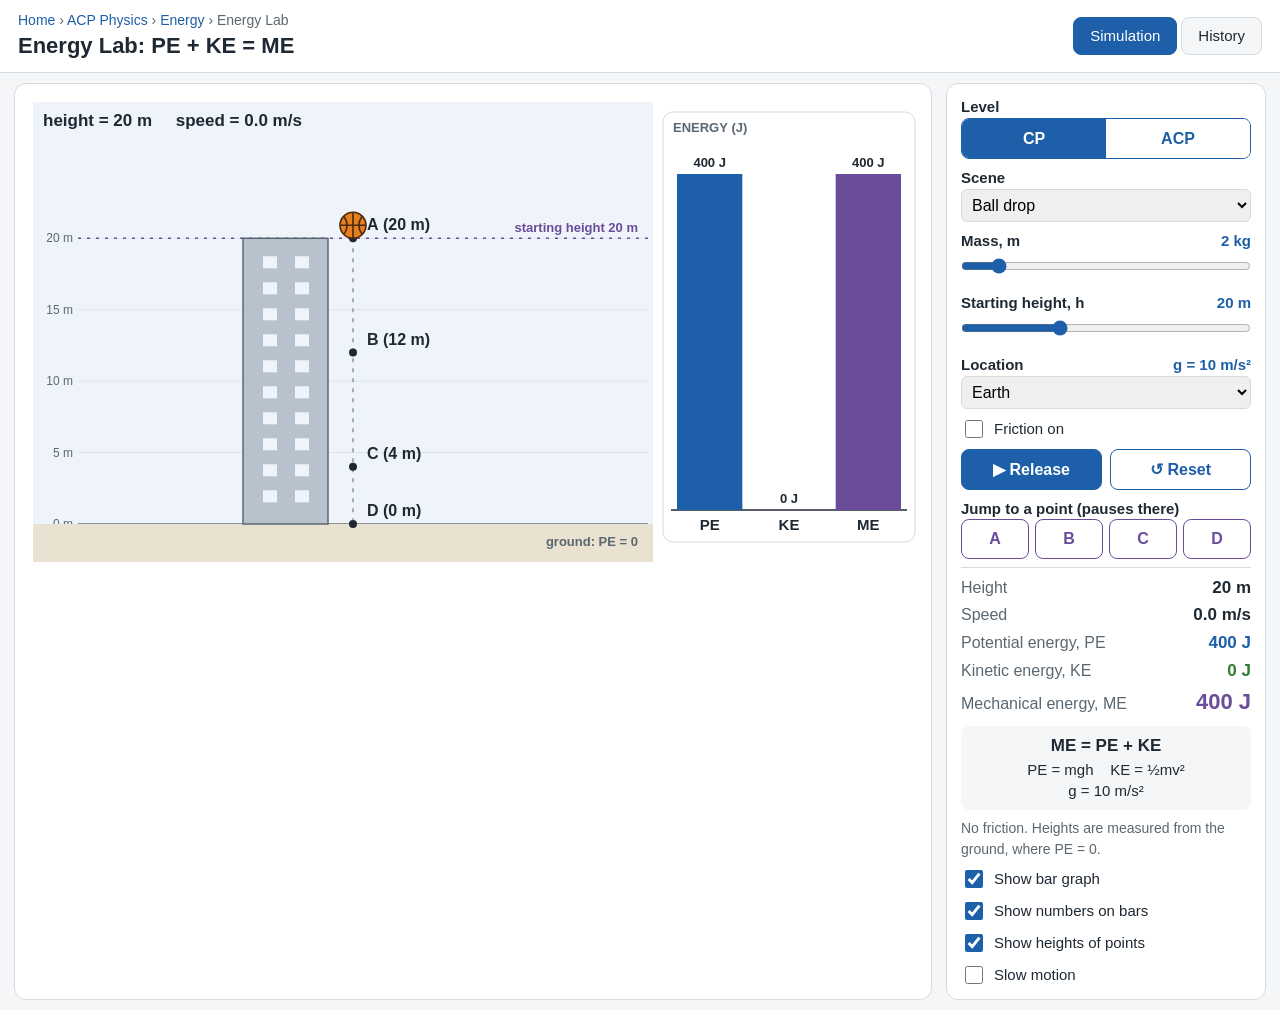
==== commit 8c017ca4: "Energy Lab: sliding (non-rolling) ball, corrected friction stop message, controls visible on Chromeb" ====
--- a/acp/energy/energy-lab/index.html
+++ b/acp/energy/energy-lab/index.html
@@ -38,7 +38,6 @@
         <label>Level</label>
         <div class="seg" id="level"><button data-v="cp" class="on">CP</button><button data-v="acp">ACP</button></div>
       </div>
-      <div class="eq"><b>ME = PE + KE</b><br>PE = mgh &nbsp;&nbsp; KE = ½mv²<br><span id="geq"></span></div>
       <div class="ctrl">
         <label>Scene</label>
         <select id="scene">
@@ -64,10 +63,6 @@
         <label>Friction</label>
         <select id="fricACP"><option value="0">None</option><option value="0.05">Low</option><option value="0.1">Medium</option><option value="0.25">High</option></select>
       </div>
-      <label class="check"><input type="checkbox" id="showBars" checked> Show bar graph</label>
-      <label class="check"><input type="checkbox" id="showNums" checked> Show numbers on bars</label>
-      <label class="check"><input type="checkbox" id="showH" checked> Show heights of points</label>
-      <label class="check"><input type="checkbox" id="slow"> Slow motion</label>
       <div class="btn-row">
         <button class="btn" id="go">▶ Release</button>
         <button class="btn secondary" id="reset">↺ Reset</button>
@@ -85,7 +80,12 @@
         <div class="ro fric-only"><span class="k">Heat (thermal energy)</span><span class="v" id="rTh" style="color:var(--th)"></span></div>
         <div class="ro fric-only"><span class="k">ME + Heat</span><span class="v" id="rTot"></span></div>
       </div>
+      <div class="eq"><b>ME = PE + KE</b><br>PE = mgh &nbsp;&nbsp; KE = ½mv²<br><span id="geq"></span></div>
       <p class="small" id="note"></p>
+      <label class="check"><input type="checkbox" id="showBars" checked> Show bar graph</label>
+      <label class="check"><input type="checkbox" id="showNums" checked> Show numbers on bars</label>
+      <label class="check"><input type="checkbox" id="showH" checked> Show heights of points</label>
+      <label class="check"><input type="checkbox" id="slow"> Slow motion</label>
     </aside>
   </div>
 </section>
@@ -223,7 +223,7 @@
   $('geq').textContent = 'g = ' + g() + ' m/s²';
   const f = kFric() > 0;
   document.querySelectorAll('.fric-only').forEach(e => e.classList.toggle('hide', !f));
-  $('note').textContent = (f ? 'Friction is on: some energy turns into heat. ' : 'No friction. ')
+  $('note').textContent = (f ? (S.scene === 'drop' ? 'Friction (air resistance) is on' : 'Friction is on') + ': some energy turns into heat. ' : 'No friction. ')
     + 'Heights are measured from the ground, where PE = 0.';
   setGo(); draw();
 }
@@ -368,7 +368,7 @@
     }
     s.pts.forEach(([L, X]) => { const x = X * Wm, [px, py] = toPx(x, yAt(x)); pointLabel(L, yAt(x), px, py); });
     const [px, py] = toPx(S.x, S.y), ang = Math.atan(slopeAt(S.x));
-    if (S.scene === 'bowl') { const r = 13; drawBall(px - r * Math.sin(ang), py - r * Math.cos(ang), r, S.spin * pxm / r); }
+    if (S.scene === 'bowl') { const r = 13; drawBall(px - r * Math.sin(ang), py - r * Math.cos(ang), r, 0); }
     else drawCart(px, py, ang);
   }
   // values
@@ -380,7 +380,7 @@
   const hTxt = Sim.fmt(S.y, 1).replace(/\.0$/, '') + ' m';
   Sim.text(ctx, 'height = ' + hTxt + '     speed = ' + Sim.fmt(v, 1) + ' m/s', 20, 34, { size: 17, weight: 700 });
   if (S.msg) Sim.text(ctx, S.msg, 320, 62, { size: 15, color: Sim.C.th, align: 'center' });
-  if (S.settled) Sim.text(ctx, 'Stopped: friction turned its ME into heat', 320, 62, { size: 15, color: Sim.C.th, align: 'center' });
+  if (S.settled) Sim.text(ctx, 'Stopped. Friction turned some of its energy into heat.', 320, 62, { size: 15, color: Sim.C.th, align: 'center' });
   $('rh').textContent = hTxt; $('rv').textContent = Sim.fmt(v, 1) + ' m/s';
   $('rPE').textContent = J(PE); $('rKE').textContent = J(KE); $('rME').textContent = J(ME);
   $('rTh').textContent = J(Th); $('rTot').textContent = J(ME + Th);
